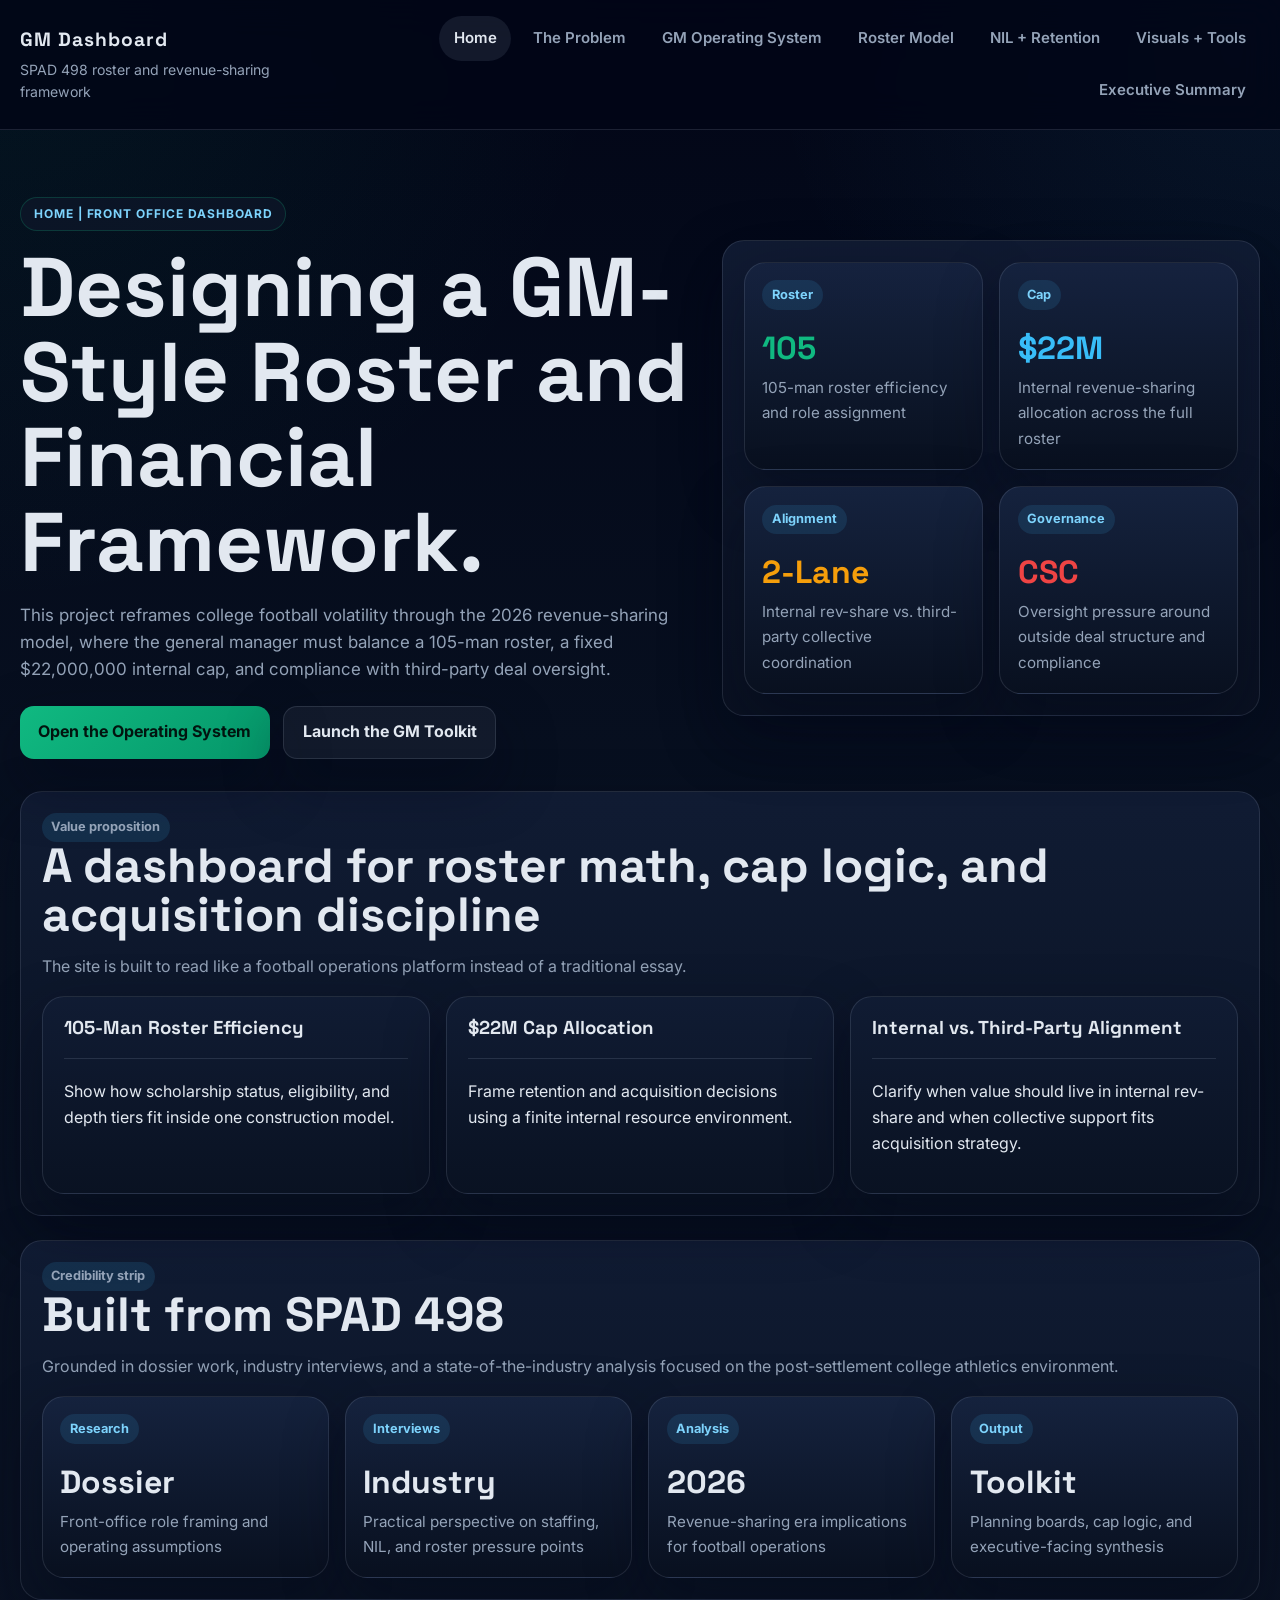
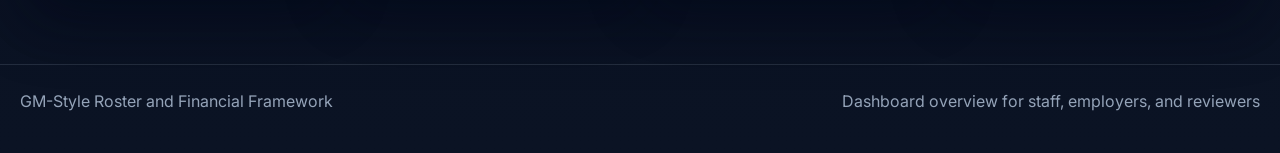
==== index.html @ dd3d15c1 "initial commit" ====
<!DOCTYPE html>
<html lang="en">
<head>
  <meta charset="UTF-8">
  <meta name="viewport" content="width=device-width, initial-scale=1.0">
  <title>GM-Style Roster and Financial Framework</title>
  <link rel="preconnect" href="https://fonts.googleapis.com">
  <link rel="preconnect" href="https://fonts.gstatic.com" crossorigin>
  <link href="https://fonts.googleapis.com/css2?family=Inter:wght@400;500;600;700&family=Space+Grotesk:wght@500;700&display=swap" rel="stylesheet">
  <link rel="stylesheet" href="styles.css">
</head>
<body>
  <div class="site-shell">
    <header class="topbar">
      <div class="topbar-inner">
        <a class="brand" href="index.html">
          <span class="brand-mark">GM Dashboard</span>
          <span class="brand-sub">SPAD 498 roster and revenue-sharing framework</span>
        </a>
        <button class="nav-toggle" data-nav-toggle aria-expanded="false" aria-label="Toggle navigation">Menu</button>
        <nav class="nav-links" data-nav>
          <a class="active" href="index.html">Home</a>
          <a href="problem.html">The Problem</a>
          <a href="gm-framework.html">GM Operating System</a>
          <a href="roster-model.html">Roster Model</a>
          <a href="nil-retention.html">NIL + Retention</a>
          <a href="visuals-tools.html">Visuals + Tools</a>
          <a href="executive-summary.html">Executive Summary</a>
        </nav>
      </div>
    </header>

    <main>
      <div class="container">
        <section class="hero">
          <div class="hero-copy">
            <span class="eyebrow">Home | Front office dashboard</span>
            <h1>Designing a GM-Style Roster and Financial Framework.</h1>
            <p class="lead">This project reframes college football volatility through the 2026 revenue-sharing model, where the general manager must balance a 105-man roster, a fixed $22,000,000 internal cap, and compliance with third-party deal oversight.</p>
            <div class="hero-actions">
              <a class="button-link" href="gm-framework.html">Open the Operating System</a>
              <a class="button-link secondary" href="visuals-tools.html">Launch the GM Toolkit</a>
            </div>
          </div>
          <aside class="hero-panel">
            <div class="hero-stat-grid">
              <div class="stat-card">
                <span class="tag">Roster</span>
                <span class="metric success">105</span>
                <span class="metric-detail">105-man roster efficiency and role assignment</span>
              </div>
              <div class="stat-card">
                <span class="tag">Cap</span>
                <span class="metric info">$22M</span>
                <span class="metric-detail">Internal revenue-sharing allocation across the full roster</span>
              </div>
              <div class="stat-card">
                <span class="tag">Alignment</span>
                <span class="metric warn">2-Lane</span>
                <span class="metric-detail">Internal rev-share vs. third-party collective coordination</span>
              </div>
              <div class="stat-card">
                <span class="tag">Governance</span>
                <span class="metric alert">CSC</span>
                <span class="metric-detail">Oversight pressure around outside deal structure and compliance</span>
              </div>
            </div>
          </aside>
        </section>

        <section class="panel">
          <div class="section-head">
            <div>
              <p class="tag">Value proposition</p>
              <h2>A dashboard for roster math, cap logic, and acquisition discipline</h2>
            </div>
            <p class="muted">The site is built to read like a football operations platform instead of a traditional essay.</p>
          </div>
          <div class="three-grid">
            <article class="card">
              <h3>105-Man Roster Efficiency</h3>
              <hr>
              <p>Show how scholarship status, eligibility, and depth tiers fit inside one construction model.</p>
            </article>
            <article class="card">
              <h3>$22M Cap Allocation</h3>
              <hr>
              <p>Frame retention and acquisition decisions using a finite internal resource environment.</p>
            </article>
            <article class="card">
              <h3>Internal vs. Third-Party Alignment</h3>
              <hr>
              <p>Clarify when value should live in internal rev-share and when collective support fits acquisition strategy.</p>
            </article>
          </div>
        </section>

        <section class="panel">
          <div class="section-head">
            <div>
              <p class="tag">Credibility strip</p>
              <h2>Built from SPAD 498</h2>
            </div>
            <p class="muted">Grounded in dossier work, industry interviews, and a state-of-the-industry analysis focused on the post-settlement college athletics environment.</p>
          </div>
          <div class="dashboard-grid">
            <div class="stat-card">
              <span class="tag">Research</span>
              <span class="metric">Dossier</span>
              <span class="metric-detail">Front-office role framing and operating assumptions</span>
            </div>
            <div class="stat-card">
              <span class="tag">Interviews</span>
              <span class="metric">Industry</span>
              <span class="metric-detail">Practical perspective on staffing, NIL, and roster pressure points</span>
            </div>
            <div class="stat-card">
              <span class="tag">Analysis</span>
              <span class="metric">2026</span>
              <span class="metric-detail">Revenue-sharing era implications for football operations</span>
            </div>
            <div class="stat-card">
              <span class="tag">Output</span>
              <span class="metric">Toolkit</span>
              <span class="metric-detail">Planning boards, cap logic, and executive-facing synthesis</span>
            </div>
          </div>
        </section>
      </div>
    </main>

    <footer class="footer">
      <div class="footer-inner">
        <span>GM-Style Roster and Financial Framework</span>
        <span>Dashboard overview for staff, employers, and reviewers</span>
      </div>
    </footer>
  </div>
  <script src="script.js"></script>
</body>
</html>
---- styles.css ----
:root {
  --bg: #020617;
  --bg-soft: #0f172a;
  --panel: #111c34;
  --panel-2: #16233f;
  --panel-3: #1e293b;
  --line: rgba(148, 163, 184, 0.18);
  --ink: #e2e8f0;
  --muted: #94a3b8;
  --green: #10b981;
  --green-soft: rgba(16, 185, 129, 0.16);
  --red: #ef4444;
  --red-soft: rgba(239, 68, 68, 0.16);
  --yellow: #f59e0b;
  --yellow-soft: rgba(245, 158, 11, 0.16);
  --blue: #38bdf8;
  --blue-soft: rgba(56, 189, 248, 0.16);
  --shadow: 0 24px 60px rgba(2, 6, 23, 0.42);
  --radius: 22px;
  --max: 1240px;
  --display: "Space Grotesk", "Segoe UI", sans-serif;
  --body: "Inter", "Segoe UI", sans-serif;
}

* {
  box-sizing: border-box;
}

html {
  scroll-behavior: smooth;
}

body {
  margin: 0;
  color: var(--ink);
  font-family: var(--body);
  background:
    radial-gradient(circle at top left, rgba(16, 185, 129, 0.08), transparent 28%),
    radial-gradient(circle at top right, rgba(56, 189, 248, 0.08), transparent 24%),
    linear-gradient(180deg, #020617 0%, #081121 52%, #0b1324 100%);
  line-height: 1.6;
}

a {
  color: inherit;
  text-decoration: none;
}

img,
svg,
canvas {
  display: block;
  max-width: 100%;
}

.site-shell {
  min-height: 100vh;
}

.topbar {
  position: sticky;
  top: 0;
  z-index: 30;
  background: rgba(2, 6, 23, 0.82);
  border-bottom: 1px solid var(--line);
  backdrop-filter: blur(18px);
}

.topbar-inner,
.container {
  width: min(var(--max), calc(100% - 2rem));
  margin: 0 auto;
}

.topbar-inner {
  display: flex;
  align-items: center;
  justify-content: space-between;
  gap: 1rem;
  padding: 1rem 0;
}

.brand {
  display: flex;
  flex-direction: column;
  gap: 0.2rem;
}

.brand-mark {
  font-family: var(--display);
  font-size: 1.2rem;
  font-weight: 700;
  letter-spacing: 0.05em;
}

.brand-sub {
  color: var(--muted);
  font-size: 0.88rem;
}

.nav-toggle {
  display: none;
  color: var(--ink);
  background: var(--panel);
  border: 1px solid var(--line);
  border-radius: 999px;
  padding: 0.65rem 0.9rem;
  font-weight: 700;
}

.nav-links {
  display: flex;
  align-items: center;
  flex-wrap: wrap;
  justify-content: flex-end;
  gap: 0.45rem;
}

.nav-links a {
  color: var(--muted);
  padding: 0.65rem 0.9rem;
  border-radius: 999px;
  font-size: 0.94rem;
  font-weight: 600;
}

.nav-links a.active,
.nav-links a:hover {
  background: rgba(148, 163, 184, 0.12);
  color: var(--ink);
}

main {
  padding: 2rem 0 4rem;
}

.container > section + section {
  margin-top: 1.5rem;
}

.hero,
.page-hero {
  display: grid;
  gap: 1.4rem;
}

.hero {
  grid-template-columns: 1.2fr 0.95fr;
  align-items: center;
  padding: 2.2rem 0 0.5rem;
}

.page-hero {
  padding: 1.5rem 0 0.25rem;
}

.eyebrow {
  display: inline-flex;
  align-items: center;
  gap: 0.5rem;
  padding: 0.4rem 0.8rem;
  border-radius: 999px;
  border: 1px solid rgba(16, 185, 129, 0.22);
  color: #7dd3fc;
  background: rgba(15, 23, 42, 0.7);
  text-transform: uppercase;
  letter-spacing: 0.08em;
  font-size: 0.75rem;
  font-weight: 700;
}

h1,
h2,
h3,
h4 {
  font-family: var(--display);
  line-height: 1.02;
  margin: 0;
}

.hero-copy h1,
.page-hero h1 {
  margin-top: 0.9rem;
  font-size: clamp(2.8rem, 7vw, 5.2rem);
}

.lead {
  color: var(--muted);
  font-size: 1.06rem;
  max-width: 68ch;
}

.hero-actions,
.cta-row {
  display: flex;
  flex-wrap: wrap;
  gap: 0.85rem;
  margin-top: 1.4rem;
}

.button-link,
.button-link.secondary {
  display: inline-flex;
  align-items: center;
  justify-content: center;
  min-height: 48px;
  padding: 0.8rem 1.15rem;
  border-radius: 14px;
  font-weight: 700;
  transition: transform 0.18s ease, border-color 0.18s ease, background 0.18s ease;
}

.button-link {
  background: linear-gradient(135deg, var(--green), #059669);
  color: #02140f;
  box-shadow: var(--shadow);
}

.button-link.secondary {
  background: rgba(148, 163, 184, 0.08);
  border: 1px solid var(--line);
  color: var(--ink);
}

.button-link:hover,
.button-link.secondary:hover {
  transform: translateY(-1px);
}

.panel,
.card,
.visual,
.download-box,
.hero-panel,
.board-column,
.stat-card,
.cap-card,
.formula-block {
  border-radius: var(--radius);
  border: 1px solid var(--line);
  background: linear-gradient(180deg, rgba(17, 28, 52, 0.94), rgba(10, 18, 34, 0.94));
  box-shadow: var(--shadow);
}

.panel,
.card,
.visual,
.download-box,
.hero-panel {
  padding: 1.3rem;
}

.section-head {
  display: flex;
  flex-wrap: wrap;
  justify-content: space-between;
  gap: 0.9rem;
  margin-bottom: 1rem;
}

.section-head h2 {
  font-size: clamp(1.9rem, 4vw, 3rem);
}

.section-head p,
.muted {
  margin: 0;
  color: var(--muted);
}

.tag {
  display: inline-flex;
  padding: 0.28rem 0.6rem;
  border-radius: 999px;
  background: rgba(56, 189, 248, 0.12);
  color: #7dd3fc;
  font-size: 0.8rem;
  font-weight: 700;
  margin-bottom: 0.65rem;
}

hr {
  border: 0;
  border-top: 1px solid var(--line);
  margin: 1.3rem 0;
}

.hero-stat-grid,
.card-grid,
.three-grid,
.four-grid,
.two-grid,
.mini-grid,
.org-grid,
.workflow-grid,
.board-columns,
.dashboard-grid {
  display: grid;
  gap: 1rem;
}

.hero-stat-grid,
.four-grid {
  grid-template-columns: repeat(2, minmax(0, 1fr));
}

.two-grid {
  grid-template-columns: repeat(2, minmax(0, 1fr));
}

.three-grid {
  grid-template-columns: repeat(3, minmax(0, 1fr));
}

.mini-grid,
.card-grid,
.dashboard-grid {
  grid-template-columns: repeat(4, minmax(0, 1fr));
}

.stat-card {
  padding: 1.1rem;
  background: linear-gradient(180deg, rgba(22, 35, 63, 0.94), rgba(9, 16, 31, 0.94));
}

.metric {
  display: block;
  margin-top: 0.2rem;
  font-size: 2rem;
  font-family: var(--display);
  font-weight: 700;
}

.metric-detail {
  color: var(--muted);
  font-size: 0.95rem;
}

.success {
  color: var(--green);
}

.alert {
  color: var(--red);
}

.warn {
  color: var(--yellow);
}

.info {
  color: var(--blue);
}

.timeline {
  display: grid;
  gap: 0.8rem;
}

.timeline-row {
  display: grid;
  grid-template-columns: 130px 1fr;
  gap: 1rem;
  padding: 0.9rem 0;
  border-bottom: 1px solid var(--line);
}

.timeline-row:last-child {
  border-bottom: 0;
}

.timeline-row strong {
  color: var(--green);
}

.stakeholder-center,
.org-center {
  display: flex;
  align-items: center;
  justify-content: center;
  min-height: 90px;
  border-radius: 20px;
  background: linear-gradient(135deg, rgba(16, 185, 129, 0.18), rgba(56, 189, 248, 0.16));
  border: 1px solid rgba(16, 185, 129, 0.22);
  font-weight: 700;
  text-align: center;
}

.org-grid,
.workflow-grid {
  grid-template-columns: repeat(5, minmax(0, 1fr));
}

.org-node,
.workflow-step {
  border-radius: 18px;
  background: rgba(15, 23, 42, 0.88);
  border: 1px solid var(--line);
  padding: 1rem;
  text-align: center;
}

.board-columns {
  grid-template-columns: repeat(4, minmax(0, 1fr));
}

.board-column {
  padding: 1rem;
}

.pill {
  display: inline-flex;
  align-items: center;
  padding: 0.24rem 0.6rem;
  border-radius: 999px;
  margin: 0.15rem 0.3rem 0 0;
  background: rgba(148, 163, 184, 0.1);
  color: var(--ink);
  font-size: 0.82rem;
  font-weight: 700;
}

.clean,
.tight-list {
  margin: 0;
  padding-left: 1.15rem;
}

.clean li + li,
.tight-list li + li {
  margin-top: 0.45rem;
}

.table-wrap {
  overflow-x: auto;
}

table {
  width: 100%;
  min-width: 700px;
  border-collapse: collapse;
}

th,
td {
  padding: 0.85rem 0.8rem;
  text-align: left;
  border-bottom: 1px solid var(--line);
}

th {
  text-transform: uppercase;
  letter-spacing: 0.06em;
  color: var(--muted);
  font-size: 0.8rem;
}

.row-green td:first-child,
.row-green td:nth-child(2) {
  color: #86efac;
}

.row-yellow td:first-child,
.row-yellow td:nth-child(2) {
  color: #fcd34d;
}

.row-red td:first-child,
.row-red td:nth-child(2) {
  color: #fca5a5;
}

.formula-block {
  padding: 1.4rem;
  background: linear-gradient(180deg, rgba(15, 23, 42, 0.96), rgba(9, 14, 26, 0.98));
}

.formula {
  font-family: var(--display);
  font-size: clamp(1.7rem, 4vw, 2.8rem);
  color: #a7f3d0;
}

.cap-dashboard {
  display: grid;
  gap: 1.2rem;
  grid-template-columns: 1.1fr 0.9fr;
}

.slider-group {
  display: grid;
  gap: 1rem;
}

.slider-card {
  border: 1px solid var(--line);
  border-radius: 18px;
  padding: 1rem;
  background: rgba(15, 23, 42, 0.8);
}

.slider-head {
  display: flex;
  justify-content: space-between;
  gap: 1rem;
  align-items: baseline;
  margin-bottom: 0.6rem;
}

.slider-head strong {
  font-size: 1.05rem;
}

.slider-meta {
  color: var(--muted);
  font-size: 0.9rem;
}

input[type="range"] {
  width: 100%;
  accent-color: var(--green);
}

.cap-summary {
  display: grid;
  gap: 1rem;
}

.cap-card {
  padding: 1rem;
}

.cap-row {
  display: flex;
  justify-content: space-between;
  gap: 1rem;
  color: var(--muted);
  margin-top: 0.35rem;
}

.cap-total {
  padding: 1.2rem;
  border-radius: 18px;
  background: linear-gradient(135deg, rgba(16, 185, 129, 0.16), rgba(56, 189, 248, 0.14));
  border: 1px solid rgba(16, 185, 129, 0.22);
}

.cap-total strong {
  display: block;
  font-size: 2.2rem;
  font-family: var(--display);
  margin-top: 0.2rem;
}

.status-ok {
  color: var(--green);
}

.status-over {
  color: var(--red);
}

.matrix {
  display: grid;
  grid-template-columns: repeat(2, minmax(0, 1fr));
  gap: 0.9rem;
}

.matrix-cell {
  min-height: 140px;
  border-radius: 18px;
  border: 1px solid var(--line);
  background: rgba(15, 23, 42, 0.88);
  padding: 1rem;
}

.heat-grid {
  display: grid;
  gap: 0.9rem;
  grid-template-columns: repeat(3, minmax(0, 1fr));
}

.heat-card {
  padding: 1rem;
  border-radius: 18px;
  border: 1px solid var(--line);
}

.heat-stable {
  background: var(--green-soft);
}

.heat-watch {
  background: var(--yellow-soft);
}

.heat-need {
  background: var(--red-soft);
}

.footer {
  border-top: 1px solid var(--line);
  padding: 1.5rem 0 2.4rem;
  color: var(--muted);
}

.footer-inner {
  width: min(var(--max), calc(100% - 2rem));
  margin: 0 auto;
  display: flex;
  flex-wrap: wrap;
  justify-content: space-between;
  gap: 1rem;
}

@media (max-width: 1080px) {
  .hero,
  .cap-dashboard,
  .dashboard-grid,
  .card-grid,
  .three-grid,
  .mini-grid,
  .org-grid,
  .workflow-grid,
  .board-columns,
  .heat-grid {
    grid-template-columns: 1fr;
  }
}

@media (max-width: 860px) {
  .two-grid,
  .four-grid,
  .matrix,
  .hero-stat-grid {
    grid-template-columns: 1fr;
  }

  .timeline-row {
    grid-template-columns: 1fr;
    gap: 0.25rem;
  }
}

@media (max-width: 760px) {
  .topbar-inner {
    align-items: flex-start;
  }

  .nav-toggle {
    display: inline-flex;
  }

  .nav-links {
    display: none;
    width: 100%;
    flex-direction: column;
    align-items: stretch;
    padding-top: 0.8rem;
  }

  .nav-links.open {
    display: flex;
  }

  .nav-links a {
    background: rgba(15, 23, 42, 0.88);
  }
}
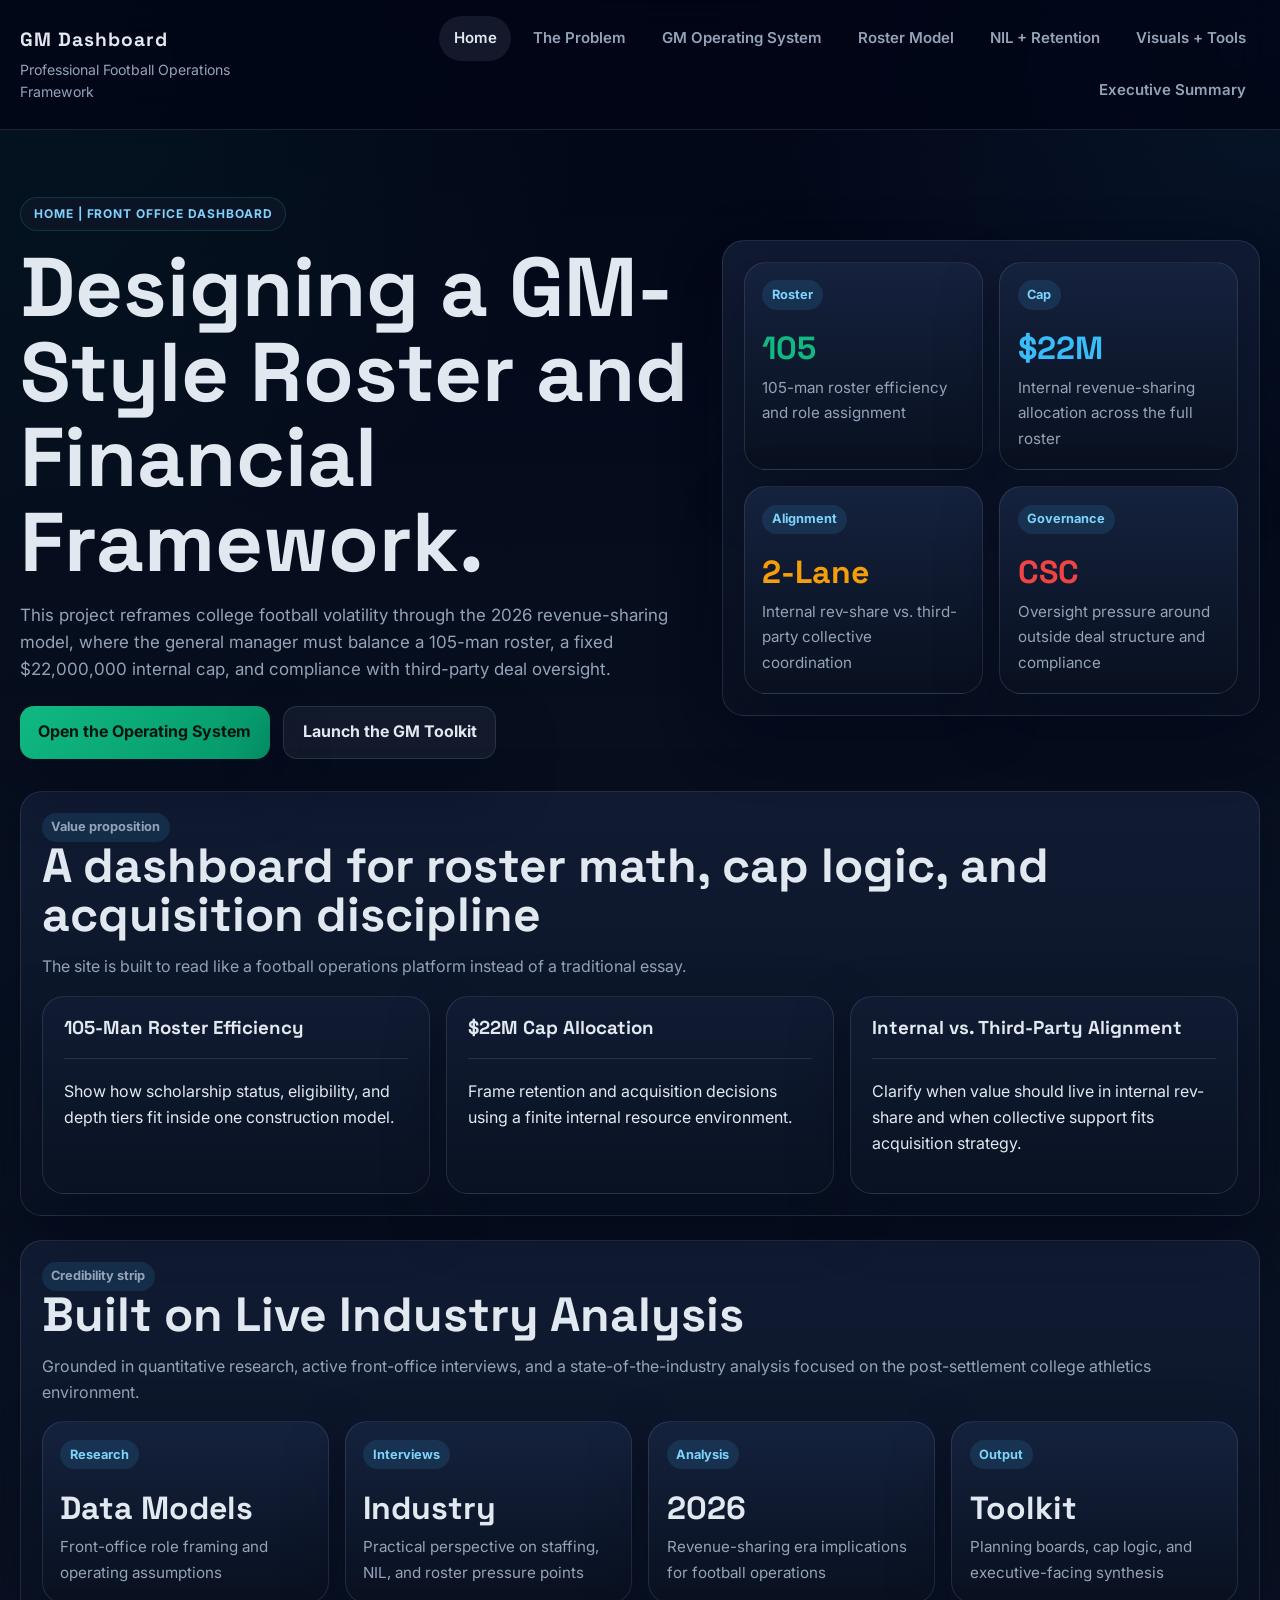
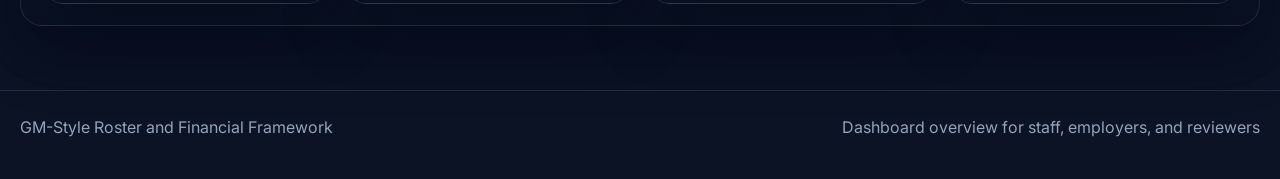
==== commit 5c34afd5: "Refine dashboard copy and cap simulator" ====
--- a/index.html
+++ b/index.html
@@ -15,7 +15,7 @@
       <div class="topbar-inner">
         <a class="brand" href="index.html">
           <span class="brand-mark">GM Dashboard</span>
-          <span class="brand-sub">SPAD 498 roster and revenue-sharing framework</span>
+          <span class="brand-sub">Professional Football Operations Framework</span>
         </a>
         <button class="nav-toggle" data-nav-toggle aria-expanded="false" aria-label="Toggle navigation">Menu</button>
         <nav class="nav-links" data-nav>
@@ -99,14 +99,14 @@
           <div class="section-head">
             <div>
               <p class="tag">Credibility strip</p>
-              <h2>Built from SPAD 498</h2>
+              <h2>Built on Live Industry Analysis</h2>
             </div>
-            <p class="muted">Grounded in dossier work, industry interviews, and a state-of-the-industry analysis focused on the post-settlement college athletics environment.</p>
+            <p class="muted">Grounded in quantitative research, active front-office interviews, and a state-of-the-industry analysis focused on the post-settlement college athletics environment.</p>
           </div>
           <div class="dashboard-grid">
             <div class="stat-card">
               <span class="tag">Research</span>
-              <span class="metric">Dossier</span>
+              <span class="metric">Data Models</span>
               <span class="metric-detail">Front-office role framing and operating assumptions</span>
             </div>
             <div class="stat-card">
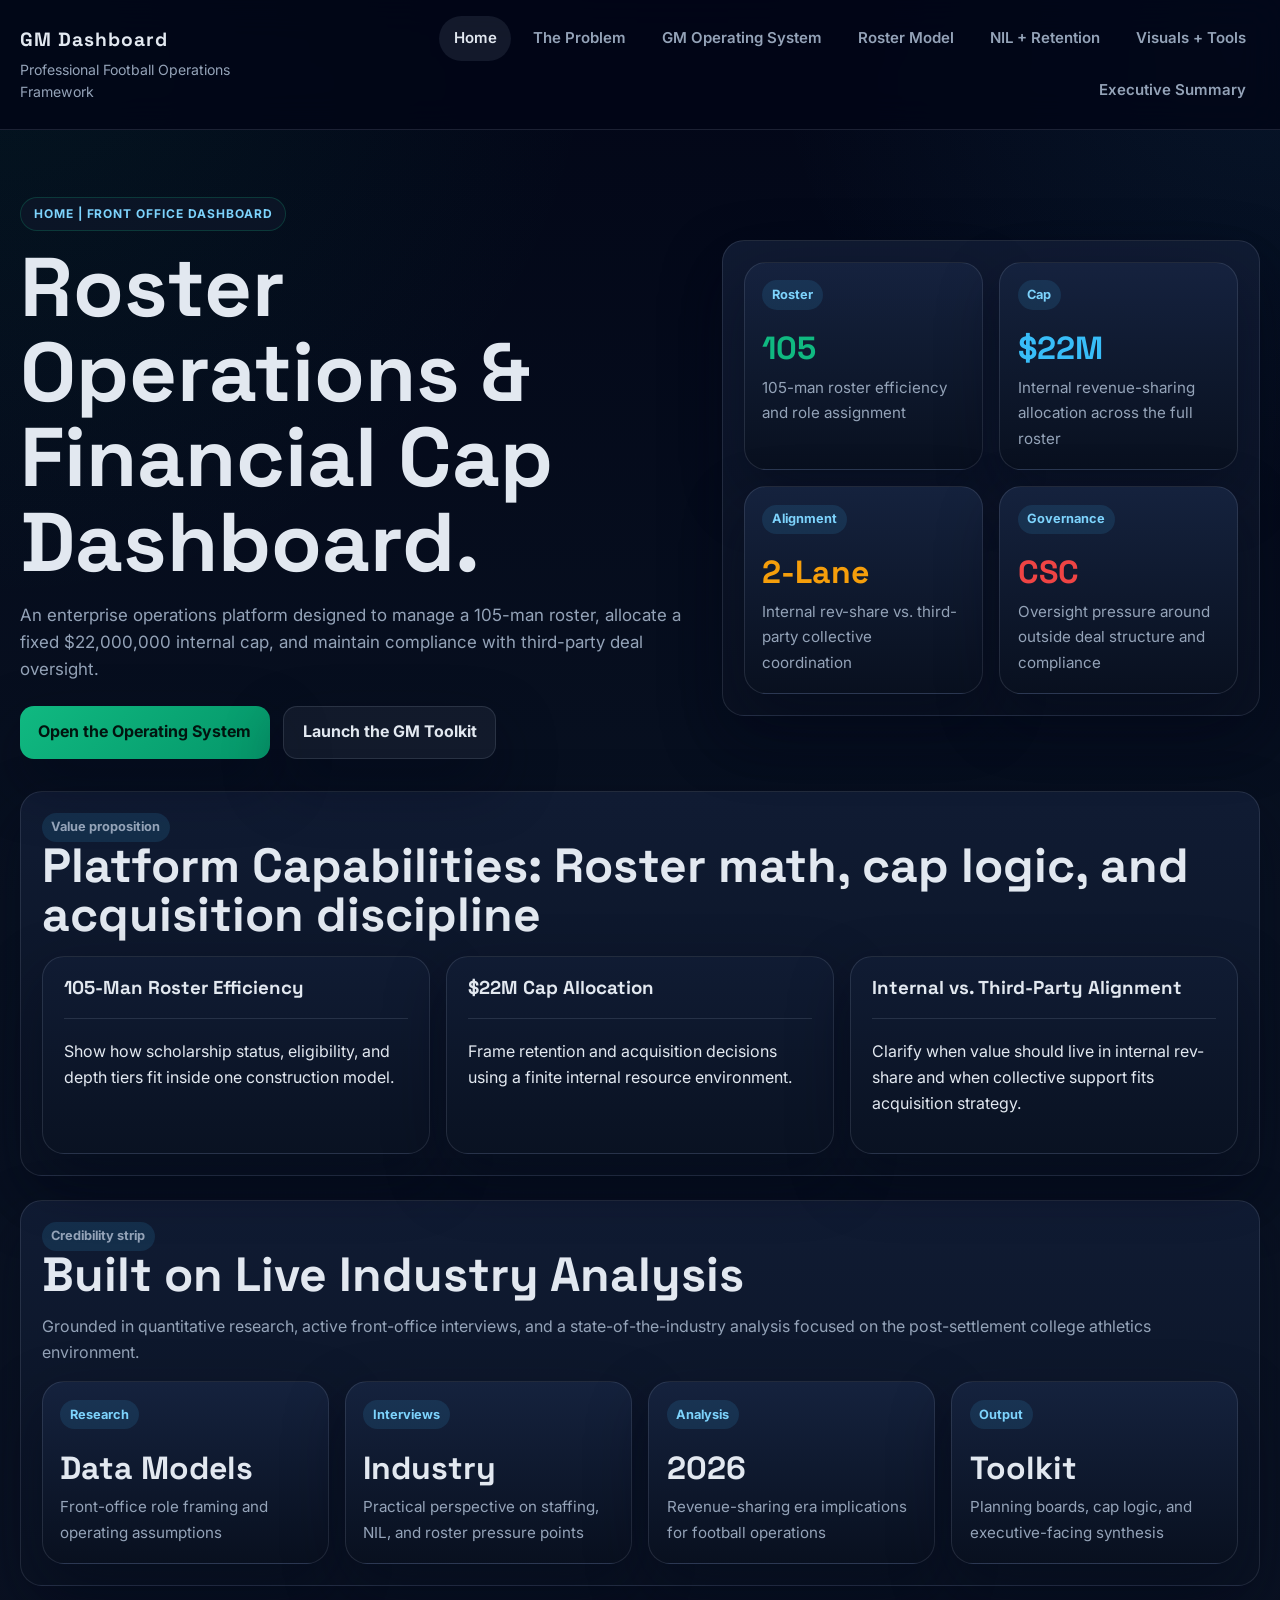
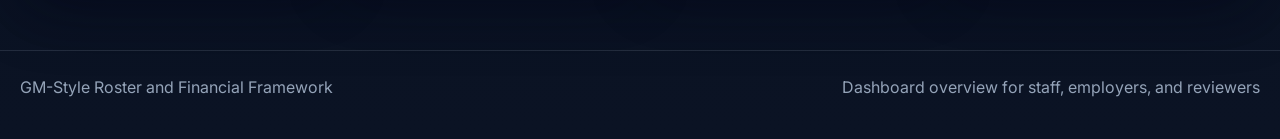
==== commit 1b6b8482: "Refine dashboard copy to remove academic framing" ====
--- a/index.html
+++ b/index.html
@@ -1,14 +1,18 @@
 <!DOCTYPE html>
 <html lang="en">
+
 <head>
   <meta charset="UTF-8">
   <meta name="viewport" content="width=device-width, initial-scale=1.0">
-  <title>GM-Style Roster and Financial Framework</title>
+  <title>Roster Operations &amp; Financial Cap Dashboard</title>
   <link rel="preconnect" href="https://fonts.googleapis.com">
   <link rel="preconnect" href="https://fonts.gstatic.com" crossorigin>
-  <link href="https://fonts.googleapis.com/css2?family=Inter:wght@400;500;600;700&family=Space+Grotesk:wght@500;700&display=swap" rel="stylesheet">
+  <link
+    href="https://fonts.googleapis.com/css2?family=Inter:wght@400;500;600;700&family=Space+Grotesk:wght@500;700&display=swap"
+    rel="stylesheet">
   <link rel="stylesheet" href="styles.css">
 </head>
+
 <body>
   <div class="site-shell">
     <header class="topbar">
@@ -35,8 +39,9 @@
         <section class="hero">
           <div class="hero-copy">
             <span class="eyebrow">Home | Front office dashboard</span>
-            <h1>Designing a GM-Style Roster and Financial Framework.</h1>
-            <p class="lead">This project reframes college football volatility through the 2026 revenue-sharing model, where the general manager must balance a 105-man roster, a fixed $22,000,000 internal cap, and compliance with third-party deal oversight.</p>
+            <h1>Roster Operations &amp; Financial Cap Dashboard.</h1>
+            <p class="lead">An enterprise operations platform designed to manage a 105-man roster, allocate a fixed
+              $22,000,000 internal cap, and maintain compliance with third-party deal oversight.</p>
             <div class="hero-actions">
               <a class="button-link" href="gm-framework.html">Open the Operating System</a>
               <a class="button-link secondary" href="visuals-tools.html">Launch the GM Toolkit</a>
@@ -72,9 +77,8 @@
           <div class="section-head">
             <div>
               <p class="tag">Value proposition</p>
-              <h2>A dashboard for roster math, cap logic, and acquisition discipline</h2>
+              <h2>Platform Capabilities: Roster math, cap logic, and acquisition discipline</h2>
             </div>
-            <p class="muted">The site is built to read like a football operations platform instead of a traditional essay.</p>
           </div>
           <div class="three-grid">
             <article class="card">
@@ -90,7 +94,8 @@
             <article class="card">
               <h3>Internal vs. Third-Party Alignment</h3>
               <hr>
-              <p>Clarify when value should live in internal rev-share and when collective support fits acquisition strategy.</p>
+              <p>Clarify when value should live in internal rev-share and when collective support fits acquisition
+                strategy.</p>
             </article>
           </div>
         </section>
@@ -101,7 +106,8 @@
               <p class="tag">Credibility strip</p>
               <h2>Built on Live Industry Analysis</h2>
             </div>
-            <p class="muted">Grounded in quantitative research, active front-office interviews, and a state-of-the-industry analysis focused on the post-settlement college athletics environment.</p>
+            <p class="muted">Grounded in quantitative research, active front-office interviews, and a
+              state-of-the-industry analysis focused on the post-settlement college athletics environment.</p>
           </div>
           <div class="dashboard-grid">
             <div class="stat-card">
@@ -138,4 +144,5 @@
   </div>
   <script src="script.js"></script>
 </body>
+
 </html>
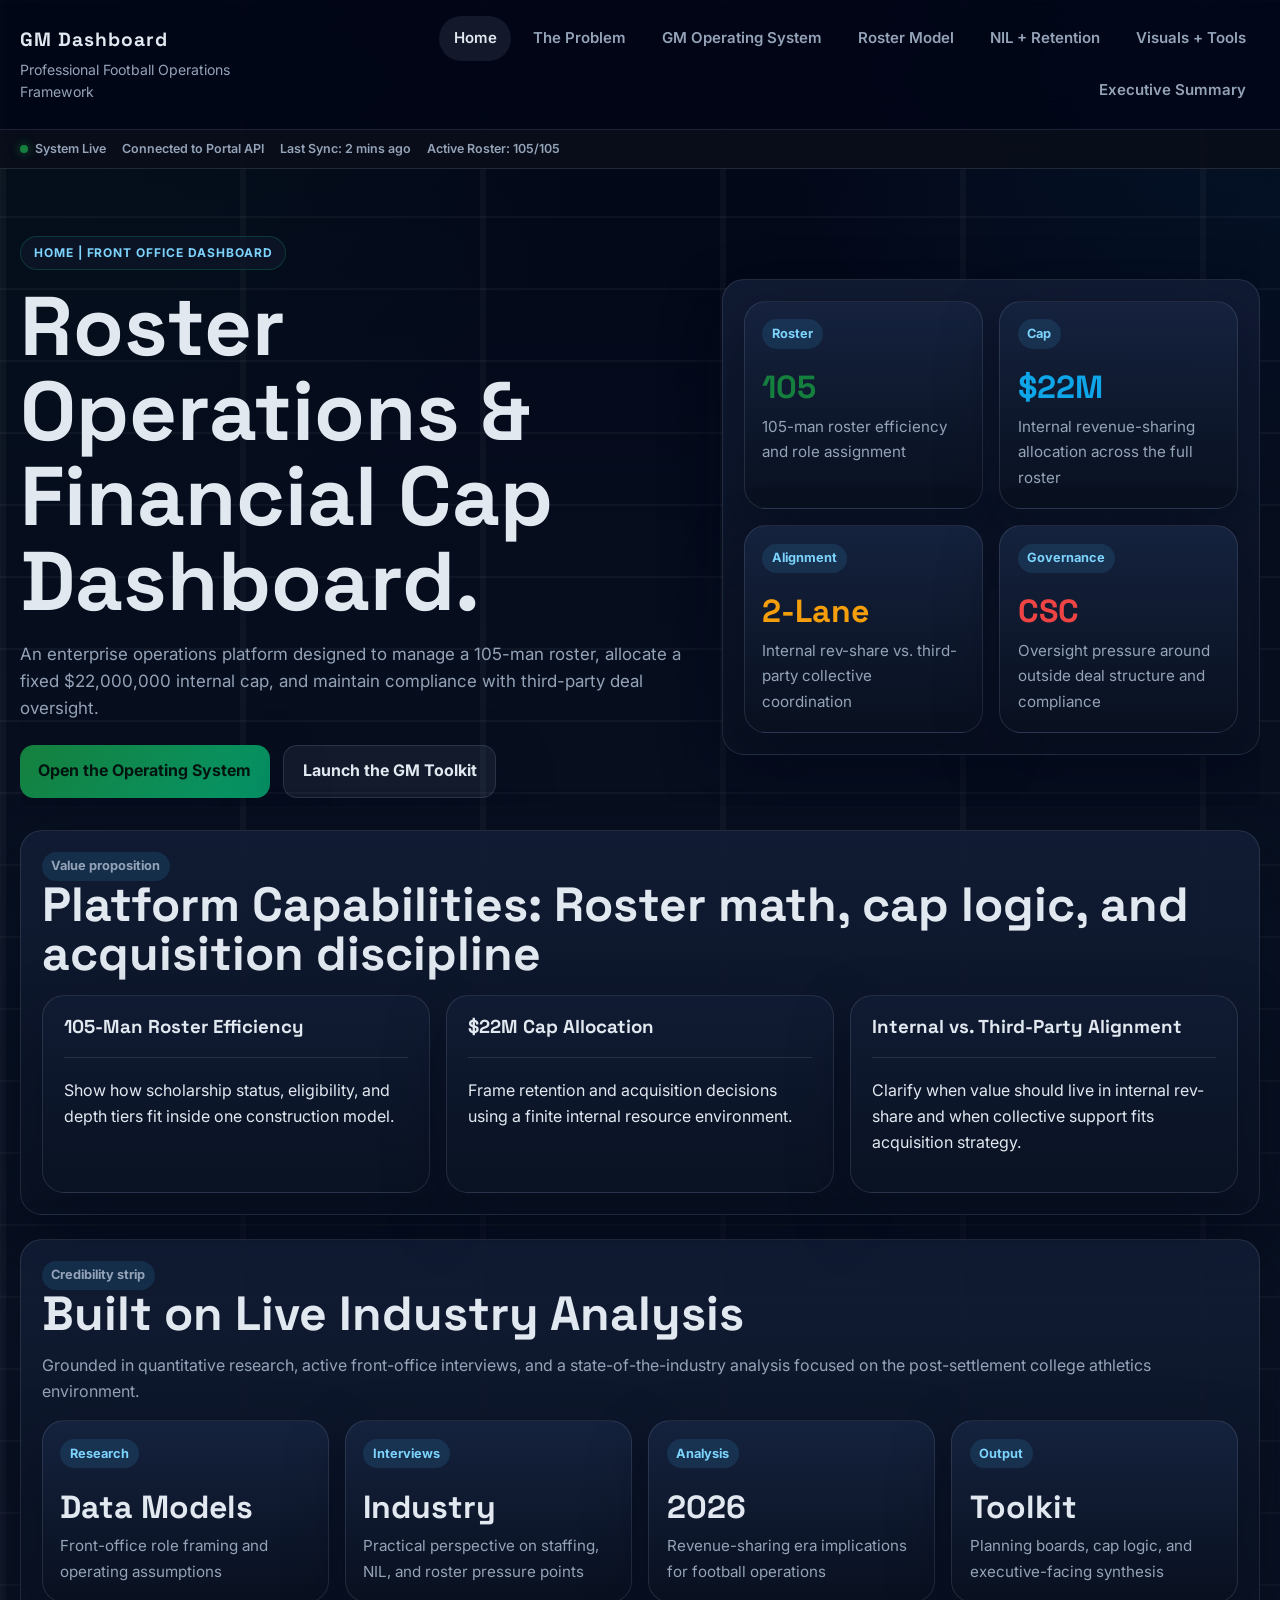
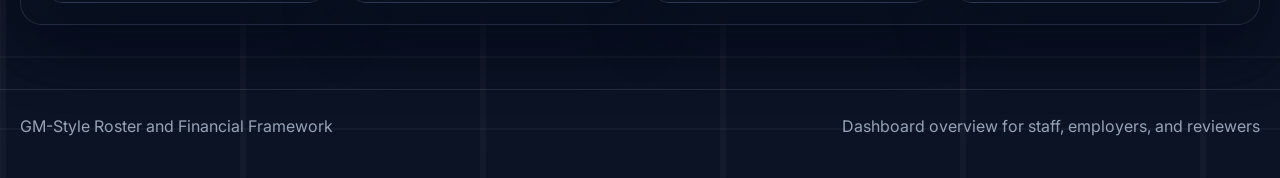
==== commit 254ad9fe: "Updated the dashboard styling and markup to add the football-ops feel: a" ====
--- a/index.html
+++ b/index.html
@@ -34,9 +34,41 @@
       </div>
     </header>
 
+    <div class="status-bar">
+      <div class="status-bar-inner">
+        <span class="status-indicator"><span class="status-dot"></span>System Live</span>
+        <span>Connected to Portal API</span>
+        <span>Last Sync: 2 mins ago</span>
+        <span>Active Roster: 105/105</span>
+      </div>
+    </div>
+
     <main>
       <div class="container">
         <section class="hero">
+          <svg class="hero-playbook" viewBox="0 0 420 320" fill="none" aria-hidden="true">
+            <g stroke="#7c93b8" stroke-width="3" stroke-linecap="round" stroke-linejoin="round">
+              <circle cx="80" cy="95" r="14"></circle>
+              <circle cx="150" cy="135" r="14"></circle>
+              <circle cx="225" cy="88" r="14"></circle>
+              <path d="M300 90c10-10 28-10 38 0 10 10 10 28 0 38-10 10-28 10-38 0-10-10-10-28 0-38Z"></path>
+              <path d="M66 160c25-18 42-39 52-66"></path>
+              <path d="M136 182c9-26 12-50 10-74"></path>
+              <path d="M212 160c28-20 47-43 55-71"></path>
+              <path d="M301 180c-12-22-16-44-13-67"></path>
+              <path d="M60 245c40-2 75-18 107-47"></path>
+              <path d="M171 244c30-19 53-46 69-79"></path>
+              <path d="M266 247c42-14 69-42 82-83"></path>
+              <path d="M101 96l18-18"></path>
+              <path d="M101 78 119 96"></path>
+              <path d="M171 136l18-18"></path>
+              <path d="M171 118 189 136"></path>
+              <path d="M247 89l18-18"></path>
+              <path d="M247 71 265 89"></path>
+              <path d="M340 112 361 92"></path>
+              <path d="M340 92 361 112"></path>
+            </g>
+          </svg>
           <div class="hero-copy">
             <span class="eyebrow">Home | Front office dashboard</span>
             <h1>Roster Operations &amp; Financial Cap Dashboard.</h1>
--- a/styles.css
+++ b/styles.css
@@ -7,14 +7,14 @@
   --line: rgba(148, 163, 184, 0.18);
   --ink: #e2e8f0;
   --muted: #94a3b8;
-  --green: #10b981;
-  --green-soft: rgba(16, 185, 129, 0.16);
+  --green: #15803d;
+  --green-soft: rgba(21, 128, 61, 0.18);
   --red: #ef4444;
   --red-soft: rgba(239, 68, 68, 0.16);
   --yellow: #f59e0b;
   --yellow-soft: rgba(245, 158, 11, 0.16);
-  --blue: #38bdf8;
-  --blue-soft: rgba(56, 189, 248, 0.16);
+  --blue: #0ea5e9;
+  --blue-soft: rgba(14, 165, 233, 0.16);
   --shadow: 0 24px 60px rgba(2, 6, 23, 0.42);
   --radius: 22px;
   --max: 1240px;
@@ -35,9 +35,15 @@
   color: var(--ink);
   font-family: var(--body);
   background:
-    radial-gradient(circle at top left, rgba(16, 185, 129, 0.08), transparent 28%),
-    radial-gradient(circle at top right, rgba(56, 189, 248, 0.08), transparent 24%),
+    linear-gradient(rgba(255, 255, 255, 0.025) 1px, transparent 1px),
+    linear-gradient(90deg, rgba(255, 255, 255, 0.02) 1px, transparent 1px),
+    linear-gradient(rgba(255, 255, 255, 0.035) 2px, transparent 2px),
+    linear-gradient(90deg, rgba(255, 255, 255, 0.03) 6px, transparent 6px),
+    radial-gradient(circle at top left, rgba(21, 128, 61, 0.08), transparent 28%),
+    radial-gradient(circle at top right, rgba(14, 165, 233, 0.08), transparent 24%),
     linear-gradient(180deg, #020617 0%, #081121 52%, #0b1324 100%);
+  background-size: 100% 100%, 100% 100%, 72px 72px, 240px 240px, 100% 100%, 100% 100%, 100% 100%;
+  background-position: 0 0, 0 0, 0 0, 0 0, 0 0, 0 0, 0 0;
   line-height: 1.6;
 }
 
@@ -148,6 +154,26 @@
   grid-template-columns: 1.2fr 0.95fr;
   align-items: center;
   padding: 2.2rem 0 0.5rem;
+  position: relative;
+  overflow: hidden;
+}
+
+.hero-playbook {
+  position: absolute;
+  right: -2rem;
+  top: 50%;
+  transform: translateY(-50%);
+  width: min(42%, 420px);
+  min-width: 260px;
+  pointer-events: none;
+  opacity: 0.12;
+  z-index: 0;
+}
+
+.hero-copy,
+.hero-panel {
+  position: relative;
+  z-index: 1;
 }
 
 .page-hero {
@@ -220,6 +246,34 @@
   background: rgba(148, 163, 184, 0.08);
   border: 1px solid var(--line);
   color: var(--ink);
+}
+
+.ghost-button {
+  display: inline-flex;
+  align-items: center;
+  gap: 0.45rem;
+  min-height: 38px;
+  padding: 0.55rem 0.85rem;
+  border-radius: 12px;
+  background: rgba(15, 23, 42, 0.68);
+  border: 1px solid var(--line);
+  color: var(--muted);
+  font-size: 0.84rem;
+  font-weight: 700;
+  letter-spacing: 0.01em;
+}
+
+.ghost-button:hover {
+  color: var(--ink);
+  border-color: rgba(148, 163, 184, 0.28);
+  background: rgba(30, 41, 59, 0.82);
+}
+
+.ghost-button svg {
+  width: 14px;
+  height: 14px;
+  stroke: currentColor;
+  flex: 0 0 auto;
 }
 
 .button-link:hover,
@@ -268,6 +322,38 @@
   color: var(--muted);
 }
 
+.status-bar {
+  border-bottom: 1px solid var(--line);
+  background: rgba(9, 14, 26, 0.92);
+}
+
+.status-bar-inner {
+  width: min(var(--max), calc(100% - 2rem));
+  margin: 0 auto;
+  min-height: 38px;
+  display: flex;
+  align-items: center;
+  gap: 1rem;
+  flex-wrap: wrap;
+  color: var(--muted);
+  font-size: 0.78rem;
+  font-weight: 600;
+}
+
+.status-indicator {
+  display: inline-flex;
+  align-items: center;
+  gap: 0.45rem;
+}
+
+.status-dot {
+  width: 8px;
+  height: 8px;
+  border-radius: 50%;
+  background: var(--green);
+  box-shadow: 0 0 10px rgba(21, 128, 61, 0.75);
+}
+
 .tag {
   display: inline-flex;
   padding: 0.28rem 0.6rem;
@@ -455,6 +541,19 @@
   font-size: 0.8rem;
 }
 
+.table-day {
+  display: inline-flex;
+  align-items: center;
+  gap: 0.5rem;
+}
+
+.table-day svg {
+  width: 14px;
+  height: 14px;
+  stroke: var(--muted);
+  flex: 0 0 auto;
+}
+
 .row-green td:first-child,
 .row-green td:nth-child(2) {
   color: #86efac;
@@ -560,6 +659,11 @@
   color: var(--red);
 }
 
+.matrix-panel {
+  position: relative;
+  padding: 2.2rem 1rem 1rem 2.2rem;
+}
+
 .matrix {
   display: grid;
   grid-template-columns: repeat(2, minmax(0, 1fr));
@@ -567,11 +671,103 @@
 }
 
 .matrix-cell {
-  min-height: 140px;
+  min-height: 170px;
   border-radius: 18px;
   border: 1px solid var(--line);
   background: rgba(15, 23, 42, 0.88);
   padding: 1rem;
+  position: relative;
+}
+
+.matrix-axis-x,
+.matrix-axis-y {
+  position: absolute;
+  color: var(--muted);
+  font-size: 0.76rem;
+  text-transform: uppercase;
+  letter-spacing: 0.08em;
+  font-weight: 700;
+}
+
+.matrix-axis-x {
+  left: 2.2rem;
+  right: 1rem;
+  top: 0.4rem;
+  display: flex;
+  justify-content: space-between;
+}
+
+.matrix-axis-y {
+  top: 2.4rem;
+  bottom: 1rem;
+  left: 0.25rem;
+  display: flex;
+  flex-direction: column;
+  justify-content: space-between;
+  writing-mode: vertical-rl;
+  transform: rotate(180deg);
+}
+
+.matrix-high-high {
+  border-color: rgba(21, 128, 61, 0.5);
+  box-shadow: inset 0 0 0 1px rgba(21, 128, 61, 0.2), 0 0 24px rgba(21, 128, 61, 0.12);
+}
+
+.matrix-high-low {
+  border-color: rgba(14, 165, 233, 0.35);
+}
+
+.matrix-low-high {
+  border-color: rgba(245, 158, 11, 0.35);
+}
+
+.matrix-low-low {
+  border-color: rgba(239, 68, 68, 0.35);
+  background: rgba(25, 15, 20, 0.88);
+}
+
+.matrix-kicker {
+  display: inline-flex;
+  margin-top: 0.8rem;
+  padding: 0.25rem 0.55rem;
+  border-radius: 999px;
+  font-size: 0.78rem;
+  font-weight: 700;
+  background: rgba(148, 163, 184, 0.1);
+}
+
+.badge {
+  display: inline-flex;
+  align-items: center;
+  padding: 0.24rem 0.55rem;
+  border-radius: 999px;
+  font-size: 0.76rem;
+  font-weight: 700;
+  line-height: 1;
+}
+
+.badge-green {
+  color: #bbf7d0;
+  background: rgba(21, 128, 61, 0.18);
+  border: 1px solid rgba(21, 128, 61, 0.3);
+}
+
+.badge-blue {
+  color: #bae6fd;
+  background: rgba(14, 165, 233, 0.18);
+  border: 1px solid rgba(14, 165, 233, 0.3);
+}
+
+.badge-yellow {
+  color: #fde68a;
+  background: rgba(245, 158, 11, 0.18);
+  border: 1px solid rgba(245, 158, 11, 0.3);
+}
+
+.badge-red {
+  color: #fecaca;
+  background: rgba(239, 68, 68, 0.18);
+  border: 1px solid rgba(239, 68, 68, 0.3);
 }
 
 .heat-grid {
@@ -640,6 +836,18 @@
     grid-template-columns: 1fr;
     gap: 0.25rem;
   }
+
+  .matrix-panel {
+    padding: 2.8rem 1rem 1rem 1rem;
+  }
+
+  .matrix-axis-y {
+    position: static;
+    writing-mode: initial;
+    transform: none;
+    flex-direction: row;
+    margin-bottom: 0.8rem;
+  }
 }
 
 @media (max-width: 760px) {
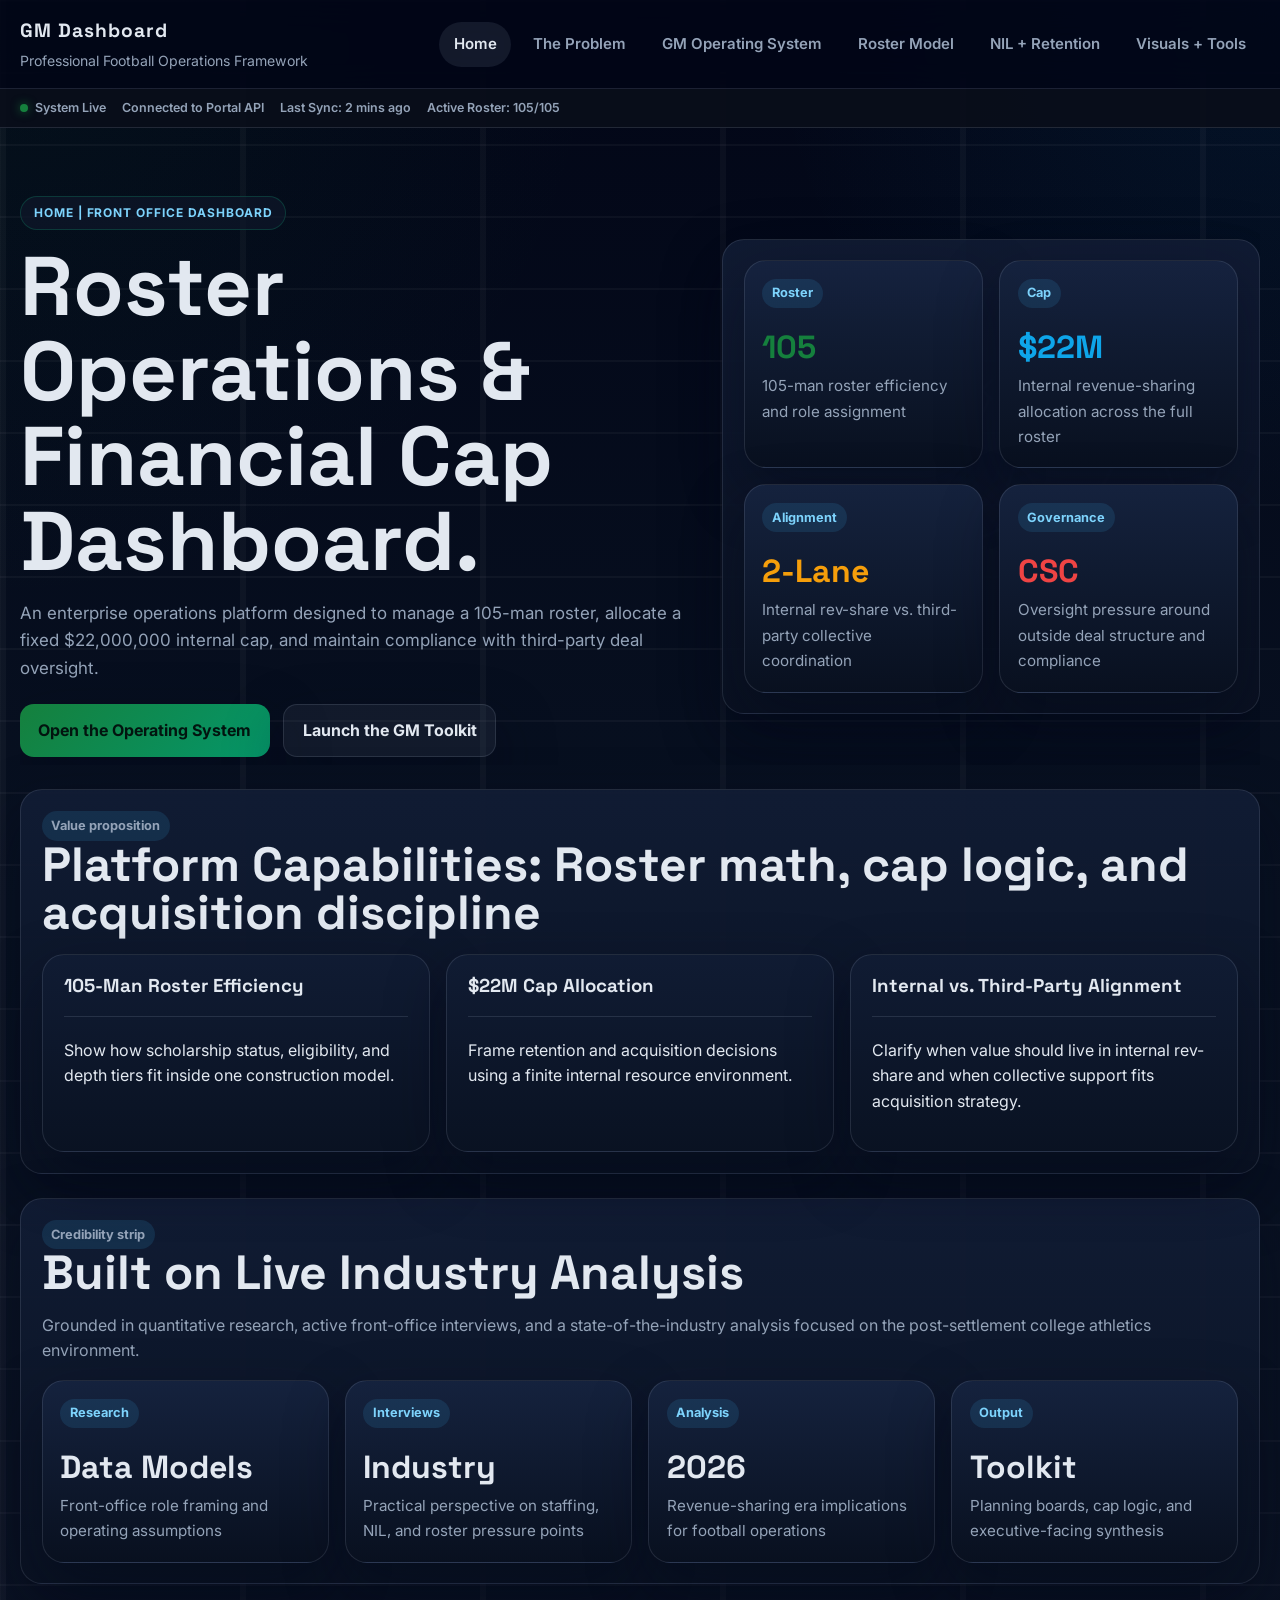
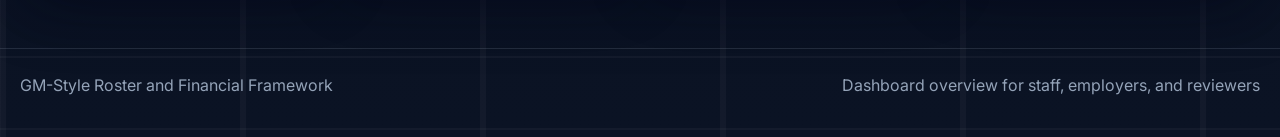
==== commit 31913127: "Remove executive summary and refine retention formula" ====
--- a/index.html
+++ b/index.html
@@ -29,7 +29,6 @@
           <a href="roster-model.html">Roster Model</a>
           <a href="nil-retention.html">NIL + Retention</a>
           <a href="visuals-tools.html">Visuals + Tools</a>
-          <a href="executive-summary.html">Executive Summary</a>
         </nav>
       </div>
     </header>
--- a/styles.css
+++ b/styles.css
@@ -575,9 +575,42 @@
 }
 
 .formula {
-  font-family: var(--display);
-  font-size: clamp(1.7rem, 4vw, 2.8rem);
-  color: #a7f3d0;
+  font-family: var(--body);
+  font-size: clamp(1.05rem, 2vw, 1.35rem);
+  line-height: 1.7;
+  color: var(--ink);
+  font-weight: 600;
+}
+
+.formula-grid {
+  display: grid;
+  gap: 1rem;
+  grid-template-columns: 1.25fr 0.75fr;
+  align-items: center;
+}
+
+.formula-notes {
+  display: grid;
+  gap: 0.75rem;
+}
+
+.formula-metric {
+  display: flex;
+  justify-content: space-between;
+  gap: 1rem;
+  padding: 0.8rem 1rem;
+  border-radius: 16px;
+  background: rgba(15, 23, 42, 0.72);
+  border: 1px solid var(--line);
+}
+
+.formula-metric strong {
+  color: var(--ink);
+}
+
+.formula-emphasis {
+  color: #cbd5e1;
+  font-weight: 700;
 }
 
 .cap-dashboard {
@@ -819,7 +852,8 @@
   .org-grid,
   .workflow-grid,
   .board-columns,
-  .heat-grid {
+  .heat-grid,
+  .formula-grid {
     grid-template-columns: 1fr;
   }
 }
